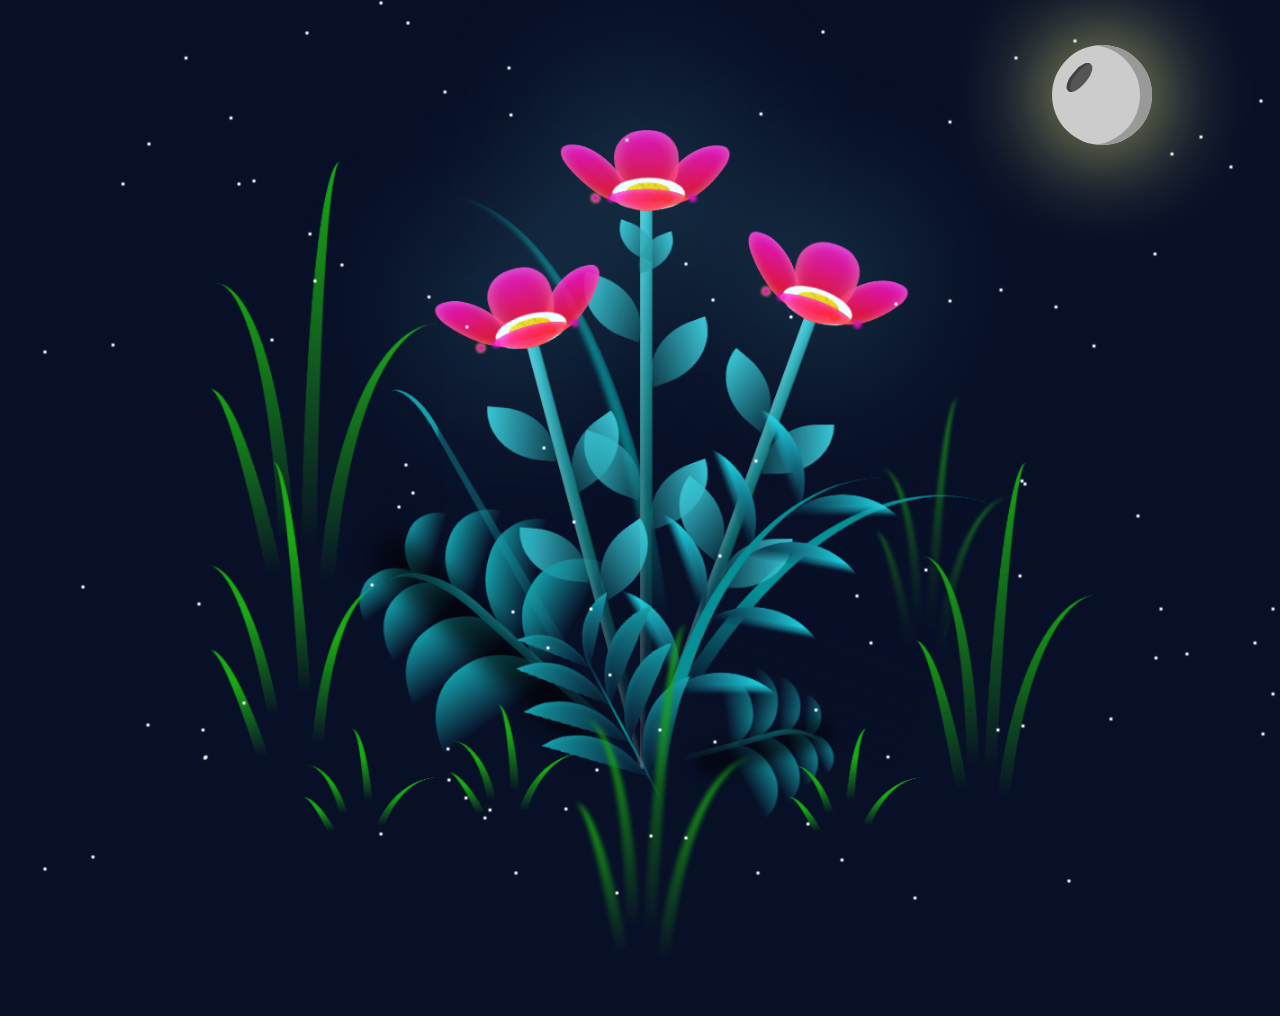
==== flower.html @ 6aafa197 "[update] detalle sv v1" ====
<!DOCTYPE html>
<html lang="es">
<head>
    <meta charset="UTF-8">
    <meta http-equiv="X-UA-Compatible" content="IE=edge">
    <meta name="viewport" content="width=device-width, initial-scale=1.0">
    <link rel="stylesheet" href="style.css">
    <link rel="icon" href="./assets/1828884.ico">

</head>
    
<body class="not-loaded">
  <section class="example2">
    <div id="moon">
    </div>
    <div id="moonFase">
        <div class="crater crater1"></div>
        <div class="crater crater2"></div>
        <div class="crater crater3"></div>
        <div class="crater crater4"></div>
        <div class="crater crater5"></div>
        <div class="crater crater6"></div>
        <div class="crater crater7"></div>
    </div>
</section>

    <div class="night"></div>
    <div class="flowers">
      <div class="flower flower--1">
        <div class="flower__leafs flower__leafs--1">
          <div class="flower__leaf flower__leaf--1"></div>
          <div class="flower__leaf flower__leaf--2"></div>
          <div class="flower__leaf flower__leaf--3"></div>
          <div class="flower__leaf flower__leaf--4"></div>
          <div class="flower__white-circle"></div>
  
          <div class="flower__light flower__light--1"></div>
          <div class="flower__light flower__light--2"></div>
          <div class="flower__light flower__light--3"></div>
          <div class="flower__light flower__light--4"></div>
          <div class="flower__light flower__light--5"></div>
          <div class="flower__light flower__light--6"></div>
          <div class="flower__light flower__light--7"></div>
          <div class="flower__light flower__light--8"></div>
  
        </div>
        <div class="flower__line">
          <div class="flower__line__leaf flower__line__leaf--1"></div>
          <div class="flower__line__leaf flower__line__leaf--2"></div>
          <div class="flower__line__leaf flower__line__leaf--3"></div>
          <div class="flower__line__leaf flower__line__leaf--4"></div>
          <div class="flower__line__leaf flower__line__leaf--5"></div>
          <div class="flower__line__leaf flower__line__leaf--6"></div>
        </div>
      </div>
  
      <div class="flower flower--2">
        <div class="flower__leafs flower__leafs--2">
          <div class="flower__leaf flower__leaf--1"></div>
          <div class="flower__leaf flower__leaf--2"></div>
          <div class="flower__leaf flower__leaf--3"></div>
          <div class="flower__leaf flower__leaf--4"></div>
          <div class="flower__white-circle"></div>
  
          <div class="flower__light flower__light--1"></div>
          <div class="flower__light flower__light--2"></div>
          <div class="flower__light flower__light--3"></div>
          <div class="flower__light flower__light--4"></div>
          <div class="flower__light flower__light--5"></div>
          <div class="flower__light flower__light--6"></div>
          <div class="flower__light flower__light--7"></div>
          <div class="flower__light flower__light--8"></div>
  
        </div>
        <div class="flower__line">
          <div class="flower__line__leaf flower__line__leaf--1"></div>
          <div class="flower__line__leaf flower__line__leaf--2"></div>
          <div class="flower__line__leaf flower__line__leaf--3"></div>
          <div class="flower__line__leaf flower__line__leaf--4"></div>
        </div>
      </div>
  
      <div class="flower flower--3">
        <div class="flower__leafs flower__leafs--3">
          <div class="flower__leaf flower__leaf--1"></div>
          <div class="flower__leaf flower__leaf--2"></div>
          <div class="flower__leaf flower__leaf--3"></div>
          <div class="flower__leaf flower__leaf--4"></div>
          <div class="flower__white-circle"></div>
  
          <div class="flower__light flower__light--1"></div>
          <div class="flower__light flower__light--2"></div>
          <div class="flower__light flower__light--3"></div>
          <div class="flower__light flower__light--4"></div>
          <div class="flower__light flower__light--5"></div>
          <div class="flower__light flower__light--6"></div>
          <div class="flower__light flower__light--7"></div>
          <div class="flower__light flower__light--8"></div>
  
        </div>
        <div class="flower__line">
          <div class="flower__line__leaf flower__line__leaf--1"></div>
          <div class="flower__line__leaf flower__line__leaf--2"></div>
          <div class="flower__line__leaf flower__line__leaf--3"></div>
          <div class="flower__line__leaf flower__line__leaf--4"></div>
        </div>
      </div>
  
      <div class="grow-ans" style="--d:1.2s">
        <div class="flower__g-long">
          <div class="flower__g-long__top"></div>
          <div class="flower__g-long__bottom"></div>
        </div>
      </div>
  
      <div class="growing-grass">
        <div class="flower__grass flower__grass--1">
          <div class="flower__grass--top"></div>
          <div class="flower__grass--bottom"></div>
          <div class="flower__grass__leaf flower__grass__leaf--1"></div>
          <div class="flower__grass__leaf flower__grass__leaf--2"></div>
          <div class="flower__grass__leaf flower__grass__leaf--3"></div>
          <div class="flower__grass__leaf flower__grass__leaf--4"></div>
          <div class="flower__grass__leaf flower__grass__leaf--5"></div>
          <div class="flower__grass__leaf flower__grass__leaf--6"></div>
          <div class="flower__grass__leaf flower__grass__leaf--7"></div>
          <div class="flower__grass__leaf flower__grass__leaf--8"></div>
          <div class="flower__grass__overlay"></div>
        </div>
      </div>
  
      <div class="growing-grass">
        <div class="flower__grass flower__grass--2">
          <div class="flower__grass--top"></div>
          <div class="flower__grass--bottom"></div>
          <div class="flower__grass__leaf flower__grass__leaf--1"></div>
          <div class="flower__grass__leaf flower__grass__leaf--2"></div>
          <div class="flower__grass__leaf flower__grass__leaf--3"></div>
          <div class="flower__grass__leaf flower__grass__leaf--4"></div>
          <div class="flower__grass__leaf flower__grass__leaf--5"></div>
          <div class="flower__grass__leaf flower__grass__leaf--6"></div>
          <div class="flower__grass__leaf flower__grass__leaf--7"></div>
          <div class="flower__grass__leaf flower__grass__leaf--8"></div>
          <div class="flower__grass__overlay"></div>
        </div>
      </div>
  
      <div class="grow-ans" style="--d:2.4s">
        <div class="flower__g-right flower__g-right--1">
          <div class="leaf"></div>
        </div>
      </div>
  
      <div class="grow-ans" style="--d:2.8s">
        <div class="flower__g-right flower__g-right--2">
          <div class="leaf"></div>
        </div>
      </div>
  
      <div class="grow-ans" style="--d:2.8s">
        <div class="flower__g-front">
          <div class="flower__g-front__leaf-wrapper flower__g-front__leaf-wrapper--1">
            <div class="flower__g-front__leaf"></div>
          </div>
          <div class="flower__g-front__leaf-wrapper flower__g-front__leaf-wrapper--2">
            <div class="flower__g-front__leaf"></div>
          </div>
          <div class="flower__g-front__leaf-wrapper flower__g-front__leaf-wrapper--3">
            <div class="flower__g-front__leaf"></div>
          </div>
          <div class="flower__g-front__leaf-wrapper flower__g-front__leaf-wrapper--4">
            <div class="flower__g-front__leaf"></div>
          </div>
          <div class="flower__g-front__leaf-wrapper flower__g-front__leaf-wrapper--5">
            <div class="flower__g-front__leaf"></div>
          </div>
          <div class="flower__g-front__leaf-wrapper flower__g-front__leaf-wrapper--6">
            <div class="flower__g-front__leaf"></div>
          </div>
          <div class="flower__g-front__leaf-wrapper flower__g-front__leaf-wrapper--7">
            <div class="flower__g-front__leaf"></div>
          </div>
          <div class="flower__g-front__leaf-wrapper flower__g-front__leaf-wrapper--8">
            <div class="flower__g-front__leaf"></div>
          </div>
          <div class="flower__g-front__line"></div>
        </div>
      </div>
  
      <div class="grow-ans" style="--d:3.2s">
        <div class="flower__g-fr">
          <div class="leaf"></div>
          <div class="flower__g-fr__leaf flower__g-fr__leaf--1"></div>
          <div class="flower__g-fr__leaf flower__g-fr__leaf--2"></div>
          <div class="flower__g-fr__leaf flower__g-fr__leaf--3"></div>
          <div class="flower__g-fr__leaf flower__g-fr__leaf--4"></div>
          <div class="flower__g-fr__leaf flower__g-fr__leaf--5"></div>
          <div class="flower__g-fr__leaf flower__g-fr__leaf--6"></div>
          <div class="flower__g-fr__leaf flower__g-fr__leaf--7"></div>
          <div class="flower__g-fr__leaf flower__g-fr__leaf--8"></div>
        </div>
      </div>
  
      <div class="long-g long-g--0">
        <div class="grow-ans" style="--d:3s">
          <div class="leaf leaf--0"></div>
        </div>
        <div class="grow-ans" style="--d:2.2s">
          <div class="leaf leaf--1"></div>
        </div>
        <div class="grow-ans" style="--d:3.4s">
          <div class="leaf leaf--2"></div>
        </div>
        <div class="grow-ans" style="--d:3.6s">
          <div class="leaf leaf--3"></div>
        </div>
      </div>
  
      <div class="long-g long-g--1">
        <div class="grow-ans" style="--d:3.6s">
          <div class="leaf leaf--0"></div>
        </div>
        <div class="grow-ans" style="--d:3.8s">
          <div class="leaf leaf--1"></div>
        </div>
        <div class="grow-ans" style="--d:4s">
          <div class="leaf leaf--2"></div>
        </div>
        <div class="grow-ans" style="--d:4.2s">
          <div class="leaf leaf--3"></div>
        </div>
      </div>
  
      <div class="long-g long-g--2">
        <div class="grow-ans" style="--d:4s">
          <div class="leaf leaf--0"></div>
        </div>
        <div class="grow-ans" style="--d:4.2s">
          <div class="leaf leaf--1"></div>
        </div>
        <div class="grow-ans" style="--d:4.4s">
          <div class="leaf leaf--2"></div>
        </div>
        <div class="grow-ans" style="--d:4.6s">
          <div class="leaf leaf--3"></div>
        </div>
      </div>
  
      <div class="long-g long-g--3">
        <div class="grow-ans" style="--d:4s">
          <div class="leaf leaf--0"></div>
        </div>
        <div class="grow-ans" style="--d:4.2s">
          <div class="leaf leaf--1"></div>
        </div>
        <div class="grow-ans" style="--d:3s">
          <div class="leaf leaf--2"></div>
        </div>
        <div class="grow-ans" style="--d:3.6s">
          <div class="leaf leaf--3"></div>
        </div>
      </div>
  
      <div class="long-g long-g--4">
        <div class="grow-ans" style="--d:4s">
          <div class="leaf leaf--0"></div>
        </div>
        <div class="grow-ans" style="--d:4.2s">
          <div class="leaf leaf--1"></div>
        </div>
        <div class="grow-ans" style="--d:3s">
          <div class="leaf leaf--2"></div>
        </div>
        <div class="grow-ans" style="--d:3.6s">
          <div class="leaf leaf--3"></div>
        </div>
      </div>
  
      <div class="long-g long-g--5">
        <div class="grow-ans" style="--d:4s">
          <div class="leaf leaf--0"></div>
        </div>
        <div class="grow-ans" style="--d:4.2s">
          <div class="leaf leaf--1"></div>
        </div>
        <div class="grow-ans" style="--d:3s">
          <div class="leaf leaf--2"></div>
        </div>
        <div class="grow-ans" style="--d:3.6s">
          <div class="leaf leaf--3"></div>
        </div>
      </div>
  
      <div class="long-g long-g--6">
        <div class="grow-ans" style="--d:4.2s">
          <div class="leaf leaf--0"></div>
        </div>
        <div class="grow-ans" style="--d:4.4s">
          <div class="leaf leaf--1"></div>
        </div>
        <div class="grow-ans" style="--d:4.6s">
          <div class="leaf leaf--2"></div>
        </div>
        <div class="grow-ans" style="--d:4.8s">
          <div class="leaf leaf--3"></div>
        </div>
      </div>
  
      <div class="long-g long-g--7">
        <div class="grow-ans" style="--d:3s">
          <div class="leaf leaf--0"></div>
        </div>
        <div class="grow-ans" style="--d:3.2s">
          <div class="leaf leaf--1"></div>
        </div>
        <div class="grow-ans" style="--d:3.5s">
          <div class="leaf leaf--2"></div>
        </div>
        <div class="grow-ans" style="--d:3.6s">
          <div class="leaf leaf--3"></div>
        </div>
      </div>
    </div>
    
    <script src="main.js" type="text/javascript"></script> 
  </body>
</html>
---- style.css ----
*, *::after, *::before {
  padding: 0;
  margin: 0;
  box-sizing: border-box;
}
:root {
  --dark-color: #081027;
}
body {
  display: flex;
  align-items: flex-end;
  justify-content: center;
  min-height: 100vh;
  background-color: var(--dark-color);
  overflow: hidden;
  perspective: 1000px;
  padding: 50px 0px;
}
/* ul {
  position: absolute;
  top: 15%;
  left: 20%;
  display: flex;
}
ul li {
  list-style: none;
  width: 40px;
  height: 40px;
  
  border-radius: 50%;

  animation: animate 2s ease-in-out infinite;
}


@keyframes animate {
  0%,
  20%,
  100% {
    transform: scale(0.2);
  }
  30% {
    transform: scale(0.22);
  }
}

ul li {
  animation-delay: -1.2s;
  background: yellow;
  box-shadow: 0 0 50px yellow;
} */
 
#moon{
  position:absolute;
  top:5%;
  right:10%;
 
  width:100px;
  height:100px;
  border-radius:50%;
  background:#CCC;
  box-shadow:0px 0px 100px #FFFF8C;
  z-index:10;
  animation: moonAnimation 3s infinite;
}

@keyframes moonAnimation { 0% { box-shadow: 0px 0px 100px #FFF; } 50% { box-shadow: 0px 0px 140px #FFF; } 100% { box-shadow: 0px 0px 100px #FFF; } }
#moonFase{
  position:absolute;
  top:5%;
  right:10%;
 
  width:100px;
  height:100px;
  border-radius:50%;
  background: rgba(153,153,153,0);
  box-shadow: inset -12px 0px 0 0px #999;
  z-index:11;
  animation: moonFaseAnimation 600s infinite;
}

.crater{
  position:absolute;
  background:#555;
  box-shadow: inset 3px -2px 0 0px #414043;
  z-index:7;
}

.crater1{
  top:15px;
  left:20px;
  width:15px;
  height:35px;
  border-top-right-radius:50px 100px;
  border-top-left-radius:50px 100px;
  border-bottom-right-radius:50px 100px;
  border-bottom-left-radius:50px 100px;
  transform:rotate(40deg);
} 

.star {
  width: 2px;
  height: 2px;

  border-radius: 2px;
  background: rgba(255,255,255,1);
  box-shadow: 0px 0px 1px 1px rgba(255,255,255,0.6);
  position: absolute;
  z-index: 9;
} 


.night {
  position: fixed;
  left: 50%;
  top: 0;
  transform: translateX(-50%);
  width: 100%;
  height: 100%;
  filter: blur(0.1vmin);
}
.flowers {
  position: relative;
  transform: scale(0.9);
}
.flower {
  position: absolute;
  bottom: 10vmin;
  transform-origin: bottom center;
  z-index: 10;
  --fl-speed: 0.8s;
}
.flower--1 {
  animation: moving-flower-1 4s linear infinite;
}
.flower--1 .flower__line {
  height: 70vmin;
  animation-delay: 0.3s;
}
.flower--1 .flower__line__leaf--1 {
  animation: blooming-leaf-right var(--fl-speed) 1.6s backwards;
}
.flower--1 .flower__line__leaf--2 {
  animation: blooming-leaf-right var(--fl-speed) 1.4s backwards;
}
.flower--1 .flower__line__leaf--3 {
  animation: blooming-leaf-left var(--fl-speed) 1.2s backwards;
}
.flower--1 .flower__line__leaf--4 {
  animation: blooming-leaf-left var(--fl-speed) 1s backwards;
}
.flower--1 .flower__line__leaf--5 {
  animation: blooming-leaf-right var(--fl-speed) 1.8s backwards;
}
.flower--1 .flower__line__leaf--6 {
  animation: blooming-leaf-left var(--fl-speed) 2s backwards;
}
.flower--2 {
  left: 50%;
  transform: rotate(20deg);
  animation: moving-flower-2 4s linear infinite;
}
.flower--2 .flower__line {
  height: 60vmin;
  animation-delay: 0.6s;
}
.flower--2 .flower__line__leaf--1 {
  animation: blooming-leaf-right var(--fl-speed) 1.9s backwards;
}
.flower--2 .flower__line__leaf--2 {
  animation: blooming-leaf-right var(--fl-speed) 1.7s backwards;
}
.flower--2 .flower__line__leaf--3 {
  animation: blooming-leaf-left var(--fl-speed) 1.5s backwards;
}
.flower--2 .flower__line__leaf--4 {
  animation: blooming-leaf-left var(--fl-speed) 1.3s backwards;
}
.flower--3 {
  left: 50%;
  transform: rotate(-15deg);
  animation: moving-flower-3 4s linear infinite;
}
.flower--3 .flower__line {
  animation-delay: 0.9s;
}
.flower--3 .flower__line__leaf--1 {
  animation: blooming-leaf-right var(--fl-speed) 2.5s backwards;
}
.flower--3 .flower__line__leaf--2 {
  animation: blooming-leaf-right var(--fl-speed) 2.3s backwards;
}
.flower--3 .flower__line__leaf--3 {
  animation: blooming-leaf-left var(--fl-speed) 2.1s backwards;
}
.flower--3 .flower__line__leaf--4 {
  animation: blooming-leaf-left var(--fl-speed) 1.9s backwards;
}
.flower__leafs {
  position: relative;
  animation: blooming-flower 2s backwards;
}
.flower__leafs--1 {
  animation-delay: 1.1s;
}
.flower__leafs--2 {
  animation-delay: 1.1s;
}
.flower__leafs--3 {
  animation-delay: 1.1s;
}
.flower__leafs::after {
  content: "";
  position: absolute;
  left: 0;
  top: 0;
  transform: translate(-50%, -100%);
  width: 8vmin;
  height: 8vmin;
  background-color: #6bf0ff;
  filter: blur(10vmin);
}
.flower__leaf {
  position: absolute;
  bottom: 0;
  left: 50%;
  width: 8vmin;
  height: 11vmin;
  border-radius: 51% 49% 47% 53% / 44% 45% 55% 69%;
  background-color: #ffa7c9;
  background-image: linear-gradient(to top, #ff0000, #ff00d4);
  transform-origin: bottom center;
  opacity: 0.9;
  box-shadow: inset 0 0 2vmin rgba(255, 255, 255, 0.5);
}
.flower__leaf--1 {
  transform: translate(-10%, 1%) rotateY(40deg) rotateX(-50deg);
}
.flower__leaf--2 {
  transform: translate(-50%, -4%) rotateX(40deg);
}
.flower__leaf--3 {
  transform: translate(-90%, 0%) rotateY(45deg) rotateX(50deg);
}
.flower__leaf--4 {
  width: 8vmin;
  height: 8vmin;
  transform-origin: bottom left;
  border-radius: 4vmin 10vmin 4vmin 4vmin;
  transform: translate(0%, 18%) rotateX(70deg) rotate(-43deg);
  background-image: linear-gradient(to top, #ff0000, #ff00d4);
  z-index: 1;
  opacity: 0.8;
}
.flower__white-circle {
  position: absolute;
  left: -3.5vmin;
  top: -3vmin;
  width: 9vmin;
  height: 4vmin;
  border-radius: 50%;
  background-color: #fff;
}
.flower__white-circle::after {
  content: "";
  position: absolute;
  left: 50%;
  top: 45%;
  transform: translate(-50%, -50%);
  width: 60%;
  height: 60%;
  border-radius: inherit;
  background-image: repeating-linear-gradient(300deg, rgba(0, 0, 0, 0.03) 0px, rgba(0, 0, 0, 0.03) 1px, transparent 1px, transparent 12px), repeating-linear-gradient(45deg, rgba(0, 0, 0, 0.03) 0px, rgba(0, 0, 0, 0.03) 1px, transparent 1px, transparent 12px), repeating-linear-gradient(67.5deg, rgba(0, 0, 0, 0.03) 0px, rgba(0, 0, 0, 0.03) 1px, transparent 1px, transparent 12px), repeating-linear-gradient(135deg, rgba(0, 0, 0, 0.03) 0px, rgba(0, 0, 0, 0.03) 1px, transparent 1px, transparent 12px), repeating-linear-gradient(45deg, rgba(0, 0, 0, 0.03) 0px, rgba(0, 0, 0, 0.03) 1px, transparent 1px, transparent 12px), repeating-linear-gradient(112.5deg, rgba(0, 0, 0, 0.03) 0px, rgba(0, 0, 0, 0.03) 1px, transparent 1px, transparent 12px), repeating-linear-gradient(112.5deg, rgba(0, 0, 0, 0.03) 0px, rgba(0, 0, 0, 0.03) 1px, transparent 1px, transparent 12px), repeating-linear-gradient(45deg, rgba(0, 0, 0, 0.03) 0px, rgba(0, 0, 0, 0.03) 1px, transparent 1px, transparent 12px), repeating-linear-gradient(22.5deg, rgba(0, 0, 0, 0.03) 0px, rgba(0, 0, 0, 0.03) 1px, transparent 1px, transparent 12px), repeating-linear-gradient(45deg, rgba(0, 0, 0, 0.03) 0px, rgba(0, 0, 0, 0.03) 1px, transparent 1px, transparent 12px), repeating-linear-gradient(22.5deg, rgba(0, 0, 0, 0.03) 0px, rgba(0, 0, 0, 0.03) 1px, transparent 1px, transparent 12px), repeating-linear-gradient(135deg, rgba(0, 0, 0, 0.03) 0px, rgba(0, 0, 0, 0.03) 1px, transparent 1px, transparent 12px), repeating-linear-gradient(157.5deg, rgba(0, 0, 0, 0.03) 0px, rgba(0, 0, 0, 0.03) 1px, transparent 1px, transparent 12px), repeating-linear-gradient(67.5deg, rgba(0, 0, 0, 0.03) 0px, rgba(0, 0, 0, 0.03) 1px, transparent 1px, transparent 12px), repeating-linear-gradient(67.5deg, rgba(0, 0, 0, 0.03) 0px, rgba(0, 0, 0, 0.03) 1px, transparent 1px, transparent 12px), linear-gradient(90deg, #ffeb12, #ffce00);
}
.flower__line {
  height: 55vmin;
  width: 1.5vmin;
  background-image: linear-gradient(to left, rgba(0, 0, 0, 0.2), transparent, rgba(255, 255, 255, 0.2)), linear-gradient(to top, transparent 10%, #14757a, #39c6d6);
  box-shadow: inset 0 0 2px rgba(0, 0, 0, 0.5);
  animation: grow-flower-tree 4s backwards;
}
.flower__line__leaf {
  --w: 7vmin;
  --h: calc(var(--w) + 2vmin);
  position: absolute;
  top: 20%;
  left: 90%;
  width: var(--w);
  height: var(--h);
  border-top-right-radius: var(--h);
  border-bottom-left-radius: var(--h);
  background-image: linear-gradient(to top, rgba(20, 117, 122, 0.4), #39c6d6);
}
.flower__line__leaf--1 {
  transform: rotate(70deg) rotateY(30deg);
}
.flower__line__leaf--2 {
  top: 45%;
  transform: rotate(70deg) rotateY(30deg);
}
.flower__line__leaf--3, .flower__line__leaf--4, .flower__line__leaf--6 {
  border-top-right-radius: 0;
  border-bottom-left-radius: 0;
  border-top-left-radius: var(--h);
  border-bottom-right-radius: var(--h);
  left: -460%;
  top: 12%;
  transform: rotate(-70deg) rotateY(30deg);
}
.flower__line__leaf--4 {
  top: 40%;
}
.flower__line__leaf--5 {
  top: 0;
  transform-origin: left;
  transform: rotate(70deg) rotateY(30deg) scale(0.6);
}
.flower__line__leaf--6 {
  top: -2%;
  left: -450%;
  transform-origin: right;
  transform: rotate(-70deg) rotateY(30deg) scale(0.6);
}
.flower__light {
  position: absolute;
  bottom: 0vmin;
  width: 1vmin;
  height: 1vmin;
  background-color: #fffb00;
  border-radius: 50%;
  filter: blur(0.2vmin);
  animation: light-ans 4s linear infinite backwards;
}
.flower__light:nth-child(odd) {
  background-color: #df00ae;
}
.flower__light--1 {
  left: -2vmin;
  animation-delay: 1s;
}
.flower__light--2 {
  left: 3vmin;
  animation-delay: 0.5s;
}
.flower__light--3 {
  left: -6vmin;
  animation-delay: 0.3s;
}
.flower__light--4 {
  left: 6vmin;
  animation-delay: 0.9s;
}
.flower__light--5 {
  left: -1vmin;
  animation-delay: 1.5s;
}
.flower__light--6 {
  left: -4vmin;
  animation-delay: 3s;
}
.flower__light--7 {
  left: 3vmin;
  animation-delay: 2s;
}
.flower__light--8 {
  left: -6vmin;
  animation-delay: 3.5s;
}
.flower__grass {
  --c: #159faa;
  --line-w: 1.5vmin;
  position: absolute;
  bottom: 12vmin;
  left: -7vmin;
  display: flex;
  flex-direction: column;
  align-items: flex-end;
  z-index: 20;
  transform-origin: bottom center;
  transform: rotate(-48deg) rotateY(40deg);
}
.flower__grass--1 {
  animation: moving-grass 2s linear infinite;
}
.flower__grass--2 {
  left: 2vmin;
  bottom: 10vmin;
  transform: scale(0.5) rotate(75deg) rotateX(10deg) rotateY(-200deg);
  opacity: 0.8;
  z-index: 0;
  animation: moving-grass--2 1.5s linear infinite;
}
.flower__grass--top {
  width: 7vmin;
  height: 10vmin;
  border-top-right-radius: 100%;
  border-right: var(--line-w) solid var(--c);
  transform-origin: bottom center;
  transform: rotate(-2deg);
}
.flower__grass--bottom {
  margin-top: -2px;
  width: var(--line-w);
  height: 25vmin;
  background-image: linear-gradient(to top, transparent, var(--c));
}
.flower__grass__leaf {
  --size: 10vmin;
  position: absolute;
  width: calc(var(--size) * 2.1);
  height: var(--size);
  border-top-left-radius: var(--size);
  border-top-right-radius: var(--size);
  background-image: linear-gradient(to top, transparent, transparent 30%, var(--c));
  z-index: 100;
}
.flower__grass__leaf--1 {
  top: -6%;
  left: 30%;
  --size: 6vmin;
  transform: rotate(-20deg);
  animation: growing-grass-ans--1 2s 2.6s backwards;
}
@keyframes growing-grass-ans--1 {
  0% {
    transform-origin: bottom left;
    transform: rotate(-20deg) scale(0);
  }
}
.flower__grass__leaf--2 {
  top: -5%;
  left: -110%;
  --size: 6vmin;
  transform: rotate(10deg);
  animation: growing-grass-ans--2 2s 2.4s linear backwards;
}
@keyframes growing-grass-ans--2 {
  0% {
    transform-origin: bottom right;
    transform: rotate(10deg) scale(0);
  }
}
.flower__grass__leaf--3 {
  top: 5%;
  left: 60%;
  --size: 8vmin;
  transform: rotate(-18deg) rotateX(-20deg);
  animation: growing-grass-ans--3 2s 2.2s linear backwards;
}
@keyframes growing-grass-ans--3 {
  0% {
    transform-origin: bottom left;
    transform: rotate(-18deg) rotateX(-20deg) scale(0);
  }
}
.flower__grass__leaf--4 {
  top: 6%;
  left: -135%;
  --size: 8vmin;
  transform: rotate(2deg);
  animation: growing-grass-ans--4 2s 2s linear backwards;
}
@keyframes growing-grass-ans--4 {
  0% {
    transform-origin: bottom right;
    transform: rotate(2deg) scale(0);
  }
}
.flower__grass__leaf--5 {
  top: 20%;
  left: 60%;
  --size: 10vmin;
  transform: rotate(-24deg) rotateX(-20deg);
  animation: growing-grass-ans--5 2s 1.8s linear backwards;
}
@keyframes growing-grass-ans--5 {
  0% {
    transform-origin: bottom left;
    transform: rotate(-24deg) rotateX(-20deg) scale(0);
  }
}
.flower__grass__leaf--6 {
  top: 22%;
  left: -180%;
  --size: 10vmin;
  transform: rotate(10deg);
  animation: growing-grass-ans--6 2s 1.6s linear backwards;
}
@keyframes growing-grass-ans--6 {
  0% {
    transform-origin: bottom right;
    transform: rotate(10deg) scale(0);
  }
}
.flower__grass__leaf--7 {
  top: 39%;
  left: 70%;
  --size: 10vmin;
  transform: rotate(-10deg);
  animation: growing-grass-ans--7 2s 1.4s linear backwards;
}
@keyframes growing-grass-ans--7 {
  0% {
    transform-origin: bottom left;
    transform: rotate(-10deg) scale(0);
  }
}
.flower__grass__leaf--8 {
  top: 40%;
  left: -215%;
  --size: 11vmin;
  transform: rotate(10deg);
  animation: growing-grass-ans--8 2s 1.2s linear backwards;
}
@keyframes growing-grass-ans--8 {
  0% {
    transform-origin: bottom right;
    transform: rotate(10deg) scale(0);
  }
}
.flower__grass__overlay {
  position: absolute;
  top: -10%;
  right: 0%;
  width: 100%;
  height: 100%;
  background-color: rgba(0, 0, 0, 0.6);
  filter: blur(1.5vmin);
  z-index: 100;
}
.flower__g-long {
  --w: 2vmin;
  --h: 6vmin;
  --c: #159faa;
  position: absolute;
  bottom: 10vmin;
  left: -3vmin;
  transform-origin: bottom center;
  transform: rotate(-30deg) rotateY(-20deg);
  display: flex;
  flex-direction: column;
  align-items: flex-end;
  animation: flower-g-long-ans 3s linear infinite;
}
@keyframes flower-g-long-ans {
  0%, 100% {
    transform: rotate(-30deg) rotateY(-20deg);
  }
  50% {
    transform: rotate(-32deg) rotateY(-20deg);
  }
}
.flower__g-long__top {
  top: calc(var(--h) * -1);
  width: calc(var(--w) + 1vmin);
  height: var(--h);
  border-top-right-radius: 100%;
  border-right: 0.7vmin solid var(--c);
  transform: translate(-0.7vmin, 1vmin);
}
.flower__g-long__bottom {
  width: var(--w);
  height: 50vmin;
  transform-origin: bottom center;
  background-image: linear-gradient(to top, transparent 30%, var(--c));
  box-shadow: inset 0 0 2px rgba(0, 0, 0, 0.5);
  clip-path: polygon(35% 0, 65% 1%, 100% 100%, 0% 100%);
}
.flower__g-right {
  position: absolute;
  bottom: 6vmin;
  left: -2vmin;
  transform-origin: bottom left;
  transform: rotate(20deg);
}
.flower__g-right .leaf {
  width: 30vmin;
  height: 50vmin;
  border-top-left-radius: 100%;
  border-left: 2vmin solid #079097;
  background-image: linear-gradient(to bottom, transparent, var(--dark-color) 60%);
  -webkit-mask-image: linear-gradient(to top, transparent 30%, #079097 60%);
}
.flower__g-right--1 {
  animation: flower-g-right-ans 2.5s linear infinite;
}
.flower__g-right--2 {
  left: 5vmin;
  transform: rotateY(-180deg);
  animation: flower-g-right-ans--2 3s linear infinite;
}
.flower__g-right--2 .leaf {
  height: 75vmin;
  filter: blur(0.3vmin);
  opacity: 0.8;
}
@keyframes flower-g-right-ans {
  0%, 100% {
    transform: rotate(20deg);
  }
  50% {
    transform: rotate(24deg) rotateX(-20deg);
  }
}
@keyframes flower-g-right-ans--2 {
  0%, 100% {
    transform: rotateY(-180deg) rotate(0deg) rotateX(-20deg);
  }
  50% {
    transform: rotateY(-180deg) rotate(6deg) rotateX(-20deg);
  }
}
.flower__g-front {
  position: absolute;
  bottom: 6vmin;
  left: 2.5vmin;
  z-index: 100;
  transform-origin: bottom center;
  transform: rotate(-28deg) rotateY(30deg) scale(1.04);
  animation: flower__g-front-ans 2s linear infinite;
}
@keyframes flower__g-front-ans {
  0%, 100% {
    transform: rotate(-28deg) rotateY(30deg) scale(1.04);
  }
  50% {
    transform: rotate(-35deg) rotateY(40deg) scale(1.04);
  }
}
.flower__g-front__line {
  width: 0.3vmin;
  height: 20vmin;
  background-image: linear-gradient(to top, transparent, #079097, transparent 100%);
  position: relative;
}
.flower__g-front__leaf-wrapper {
  position: absolute;
  top: 0;
  left: 0;
  transform-origin: bottom left;
  transform: rotate(10deg);
}
.flower__g-front__leaf-wrapper:nth-child(even) {
  left: 0vmin;
  transform: rotateY(-180deg) rotate(5deg);
  animation: flower__g-front__leaf-left-ans 1s ease-in backwards;
}
.flower__g-front__leaf-wrapper:nth-child(odd) {
  animation: flower__g-front__leaf-ans 1s ease-in backwards;
}
.flower__g-front__leaf-wrapper--1 {
  top: -8vmin;
  transform: scale(0.7);
  animation: flower__g-front__leaf-ans 1s 5.5s ease-in backwards !important;
}
.flower__g-front__leaf-wrapper--2 {
  top: -8vmin;
  transform: rotateY(-180deg) scale(0.7) !important;
  animation: flower__g-front__leaf-left-ans-2 1s 4.6s ease-in backwards !important;
}
.flower__g-front__leaf-wrapper--3 {
  top: -3vmin;
  animation: flower__g-front__leaf-ans 1s 4.6s ease-in backwards;
}
.flower__g-front__leaf-wrapper--4 {
  top: -3vmin;
  transform: rotateY(-180deg) scale(0.9) !important;
  animation: flower__g-front__leaf-left-ans-2 1s 4.6s ease-in backwards !important;
}
@keyframes flower__g-front__leaf-left-ans-2 {
  0% {
    transform: rotateY(-180deg) scale(0);
  }
}
.flower__g-front__leaf-wrapper--5, .flower__g-front__leaf-wrapper--6 {
  top: 2vmin;
}
.flower__g-front__leaf-wrapper--7, .flower__g-front__leaf-wrapper--8 {
  top: 6.5vmin;
}
.flower__g-front__leaf-wrapper--2 {
  animation-delay: 5.2s !important;
}
.flower__g-front__leaf-wrapper--3 {
  animation-delay: 4.9s !important;
}
.flower__g-front__leaf-wrapper--5 {
  animation-delay: 4.3s !important;
}
.flower__g-front__leaf-wrapper--6 {
  animation-delay: 4.1s !important;
}
.flower__g-front__leaf-wrapper--7 {
  animation-delay: 3.8s !important;
}
.flower__g-front__leaf-wrapper--8 {
  animation-delay: 3.5s !important;
}
@keyframes flower__g-front__leaf-ans {
  0% {
    transform: rotate(10deg) scale(0);
  }
}
@keyframes flower__g-front__leaf-left-ans {
  0% {
    transform: rotateY(-180deg) rotate(5deg) scale(0);
  }
}
.flower__g-front__leaf {
  width: 10vmin;
  height: 10vmin;
  border-radius: 100% 0% 0% 100% / 100% 100% 0% 0%;
  box-shadow: inset 0 2px 1vmin rgba(44, 238, 252, 0.2);
  background-image: linear-gradient(to bottom left, transparent, var(--dark-color)), linear-gradient(to bottom right, #159faa 50%, transparent 50%, transparent);
  -webkit-mask-image: linear-gradient(to bottom right, #159faa 50%, transparent 50%, transparent);
  mask-image: linear-gradient(to bottom right, #159faa 50%, transparent 50%, transparent);
}
.flower__g-fr {
  position: absolute;
  bottom: -4vmin;
  left: vmin;
  transform-origin: bottom left;
  z-index: 10;
  animation: flower__g-fr-ans 2s linear infinite;
}
@keyframes flower__g-fr-ans {
  0%, 100% {
    transform: rotate(2deg);
  }
  50% {
    transform: rotate(4deg);
  }
}
.flower__g-fr .leaf {
  width: 30vmin;
  height: 50vmin;
  border-top-left-radius: 100%;
  border-left: 2vmin solid #079097;
  -webkit-mask-image: linear-gradient(to top, transparent 25%, #079097 50%);
  position: relative;
  z-index: 1;
}
.flower__g-fr__leaf {
  position: absolute;
  top: 0;
  left: 0;
  width: 10vmin;
  height: 10vmin;
  border-radius: 100% 0% 0% 100% / 100% 100% 0% 0%;
  box-shadow: inset 0 2px 1vmin rgba(44, 238, 252, 0.2);
  background-image: linear-gradient(to bottom left, transparent, var(--dark-color) 98%), linear-gradient(to bottom right, #23f0ff 45%, transparent 50%, transparent);
  -webkit-mask-image: linear-gradient(135deg, #159faa 40%, transparent 50%, transparent);
}
.flower__g-fr__leaf--1 {
  left: 20vmin;
  transform: rotate(45deg);
  animation: flower__g-fr-leaft-ans-1 0.5s 5.2s linear backwards;
}
@keyframes flower__g-fr-leaft-ans-1 {
  0% {
    transform-origin: left;
    transform: rotate(45deg) scale(0);
  }
}
.flower__g-fr__leaf--2 {
  left: 12vmin;
  top: -7vmin;
  transform: rotate(25deg) rotateY(-180deg);
  animation: flower__g-fr-leaft-ans-6 0.5s 5s linear backwards;
}
.flower__g-fr__leaf--3 {
  left: 15vmin;
  top: 6vmin;
  transform: rotate(55deg);
  animation: flower__g-fr-leaft-ans-5 0.5s 4.8s linear backwards;
}
.flower__g-fr__leaf--4 {
  left: 6vmin;
  top: -2vmin;
  transform: rotate(25deg) rotateY(-180deg);
  animation: flower__g-fr-leaft-ans-6 0.5s 4.6s linear backwards;
}
.flower__g-fr__leaf--5 {
  left: 10vmin;
  top: 14vmin;
  transform: rotate(55deg);
  animation: flower__g-fr-leaft-ans-5 0.5s 4.4s linear backwards;
}
@keyframes flower__g-fr-leaft-ans-5 {
  0% {
    transform-origin: left;
    transform: rotate(55deg) scale(0);
  }
}
.flower__g-fr__leaf--6 {
  left: 0vmin;
  top: 6vmin;
  transform: rotate(25deg) rotateY(-180deg);
  animation: flower__g-fr-leaft-ans-6 0.5s 4.2s linear backwards;
}
@keyframes flower__g-fr-leaft-ans-6 {
  0% {
    transform-origin: right;
    transform: rotate(25deg) rotateY(-180deg) scale(0);
  }
}
.flower__g-fr__leaf--7 {
  left: 5vmin;
  top: 22vmin;
  transform: rotate(45deg);
  animation: flower__g-fr-leaft-ans-7 0.5s 4s linear backwards;
}
@keyframes flower__g-fr-leaft-ans-7 {
  0% {
    transform-origin: left;
    transform: rotate(45deg) scale(0);
  }
}
.flower__g-fr__leaf--8 {
  left: -4vmin;
  top: 15vmin;
  transform: rotate(15deg) rotateY(-180deg);
  animation: flower__g-fr-leaft-ans-8 0.5s 3.8s linear backwards;
}
@keyframes flower__g-fr-leaft-ans-8 {
  0% {
    transform-origin: right;
    transform: rotate(15deg) rotateY(-180deg) scale(0);
  }
}
.long-g {
  position: absolute;
  bottom: 25vmin;
  left: -42vmin;
  transform-origin: bottom left;
}
.long-g--1 {
  bottom: 0vmin;
  transform: scale(0.8) rotate(-5deg);
}
.long-g--1 .leaf {
  -webkit-mask-image: linear-gradient(to top, transparent 40%, #079097 80%) !important;
}
.long-g--1 .leaf--1 {
  --w: 5vmin;
  --h: 60vmin;
  left: -2vmin;
  transform: rotate(3deg) rotateY(-180deg);
}
.long-g--2, .long-g--3 {
  bottom: -3vmin;
  left: -35vmin;
  transform-origin: center;
  transform: scale(0.6) rotateX(60deg);
}
.long-g--2 .leaf, .long-g--3 .leaf {
  -webkit-mask-image: linear-gradient(to top, transparent 50%, #079097 80%) !important;
}
.long-g--2 .leaf--1, .long-g--3 .leaf--1 {
  left: -1vmin;
  transform: rotateY(-180deg);
}
.long-g--3 {
  left: -17vmin;
  bottom: 0vmin;
}
.long-g--3 .leaf {
  -webkit-mask-image: linear-gradient(to top, transparent 40%, #079097 80%) !important;
}
.long-g--4 {
  left: 25vmin;
  bottom: -3vmin;
  transform-origin: center;
  transform: scale(0.6) rotateX(60deg);
}
.long-g--4 .leaf {
  -webkit-mask-image: linear-gradient(to top, transparent 50%, #079097 80%) !important;
}
.long-g--5 {
  left: 42vmin;
  bottom: 0vmin;
  transform: scale(0.8) rotate(2deg);
}
.long-g--6 {
  left: 0vmin;
  bottom: -20vmin;
  z-index: 100;
  filter: blur(0.3vmin);
  transform: scale(0.8) rotate(2deg);
}
.long-g--7 {
  left: 35vmin;
  bottom: 20vmin;
  z-index: -1;
  filter: blur(0.3vmin);
  transform: scale(0.6) rotate(2deg);
  opacity: 0.7;
}
.long-g .leaf {
  --w: 15vmin;
  --h: 40vmin;
  --c: #1aaa15;
  position: absolute;
  bottom: 0;
  width: var(--w);
  height: var(--h);
  border-top-left-radius: 100%;
  border-left: 2vmin solid var(--c);
  -webkit-mask-image: linear-gradient(to top, transparent 20%, var(--dark-color));
  transform-origin: bottom center;
}
.long-g .leaf--0 {
  left: 2vmin;
  animation: leaf-ans-1 4s linear infinite;
}
.long-g .leaf--1 {
  --w: 5vmin;
  --h: 60vmin;
  animation: leaf-ans-1 4s linear infinite;
}
.long-g .leaf--2 {
  --w: 10vmin;
  --h: 40vmin;
  left: -0.5vmin;
  bottom: 5vmin;
  transform-origin: bottom left;
  transform: rotateY(-180deg);
  animation: leaf-ans-2 3s linear infinite;
}
.long-g .leaf--3 {
  --w: 5vmin;
  --h: 30vmin;
  left: -1vmin;
  bottom: 3.2vmin;
  transform-origin: bottom left;
  transform: rotate(-10deg) rotateY(-180deg);
  animation: leaf-ans-3 3s linear infinite;
}
@keyframes leaf-ans-1 {
  0%, 100% {
    transform: rotate(-5deg) scale(1);
  }
  50% {
    transform: rotate(5deg) scale(1.1);
  }
}
@keyframes leaf-ans-2 {
  0%, 100% {
    transform: rotateY(-180deg) rotate(5deg);
  }
  50% {
    transform: rotateY(-180deg) rotate(0deg) scale(1.1);
  }
}
@keyframes leaf-ans-3 {
  0%, 100% {
    transform: rotate(-10deg) rotateY(-180deg);
  }
  50% {
    transform: rotate(-20deg) rotateY(-180deg);
  }
}
.grow-ans {
  animation: grow-ans 2s var(--d) backwards;
}
@keyframes grow-ans {
  0% {
    transform: scale(0);
    opacity: 0;
  }
}
@keyframes light-ans {
  0% {
    opacity: 0;
    transform: translateY(0vmin);
  }
  25% {
    opacity: 1;
    transform: translateY(-5vmin) translateX(-2vmin);
  }
  50% {
    opacity: 1;
    transform: translateY(-15vmin) translateX(2vmin);
    filter: blur(0.2vmin);
  }
  75% {
    transform: translateY(-20vmin) translateX(-2vmin);
    filter: blur(0.2vmin);
  }
  100% {
    transform: translateY(-30vmin);
    opacity: 0;
    filter: blur(1vmin);
  }
}
@keyframes moving-flower-1 {
  0%, 100% {
    transform: rotate(2deg);
  }
  50% {
    transform: rotate(-2deg);
  }
}
@keyframes moving-flower-2 {
  0%, 100% {
    transform: rotate(18deg);
  }
  50% {
    transform: rotate(14deg);
  }
}
@keyframes moving-flower-3 {
  0%, 100% {
    transform: rotate(-18deg);
  }
  50% {
    transform: rotate(-20deg) rotateY(-10deg);
  }
}
@keyframes blooming-leaf-right {
  0% {
    transform-origin: left;
    transform: rotate(70deg) rotateY(30deg) scale(0);
  }
}
@keyframes blooming-leaf-left {
  0% {
    transform-origin: right;
    transform: rotate(-70deg) rotateY(30deg) scale(0);
  }
}
@keyframes grow-flower-tree {
  0% {
    height: 0;
    border-radius: 1vmin;
  }
}
@keyframes blooming-flower {
  0% {
    transform: scale(0);
  }
}
@keyframes moving-grass {
  0%, 100% {
    transform: rotate(-48deg) rotateY(40deg);
  }
  50% {
    transform: rotate(-50deg) rotateY(40deg);
  }
}
@keyframes moving-grass--2 {
  0%, 100% {
    transform: scale(0.5) rotate(75deg) rotateX(10deg) rotateY(-200deg);
  }
  50% {
    transform: scale(0.5) rotate(79deg) rotateX(10deg) rotateY(-200deg);
  }
}
.growing-grass {
  animation: growing-grass-ans 1s 2s backwards;
}
@keyframes growing-grass-ans {
  0% {
    transform: scale(0);
  }
}
.not-loaded * {
  animation-play-state: paused !important;
}
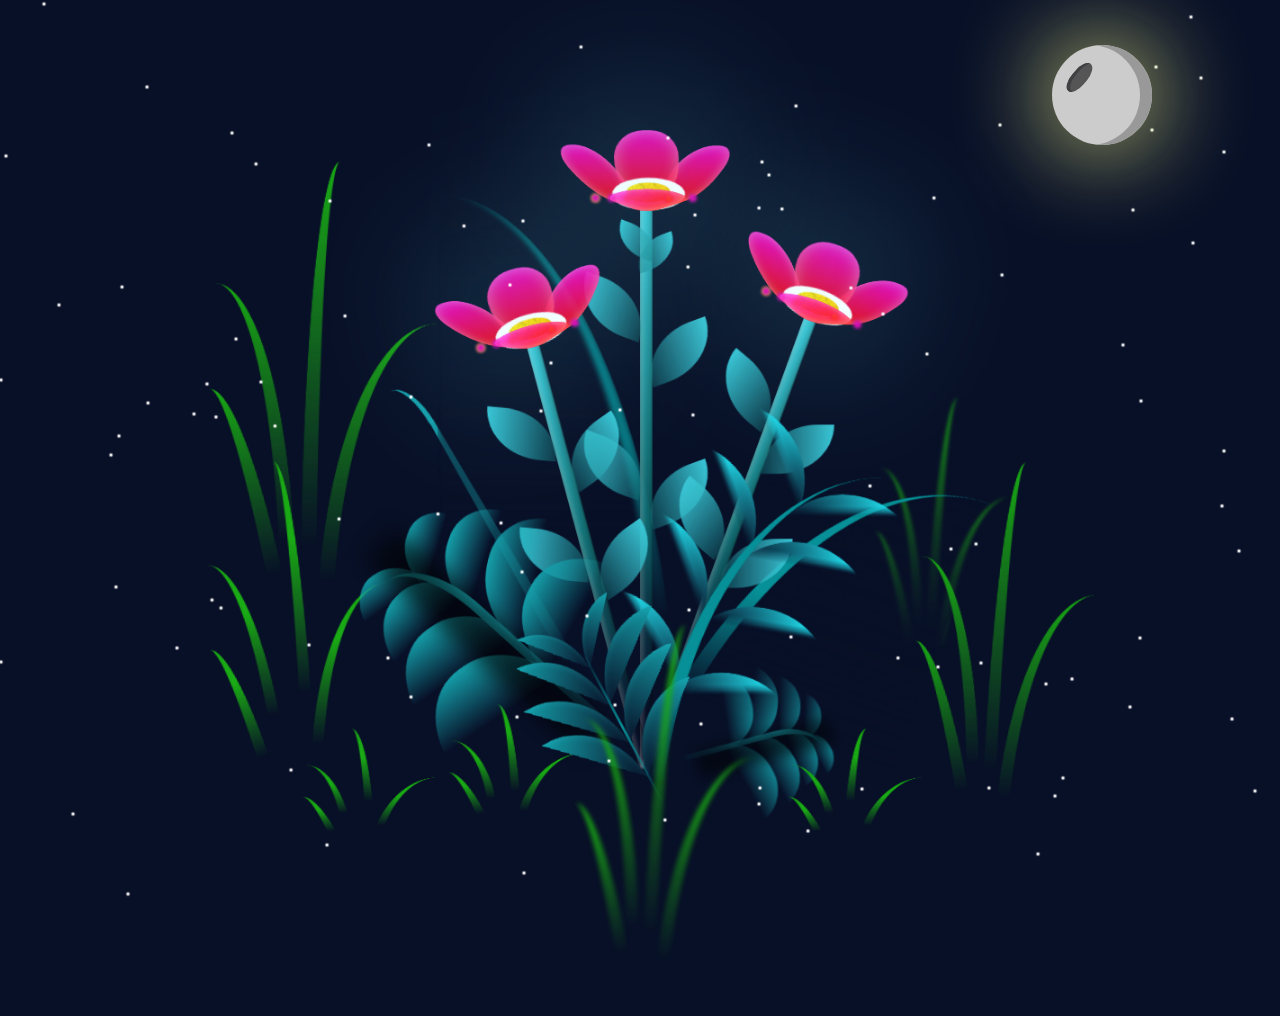
==== commit 5881509b: "[update] detalle sv v3" ====
--- a/flower.html
+++ b/flower.html
@@ -10,6 +10,7 @@
 </head>
     
 <body class="not-loaded">
+  <audio src="assets/hxh.mp3" autoplay="true"></audio>
   <section class="example2">
     <div id="moon">
     </div>
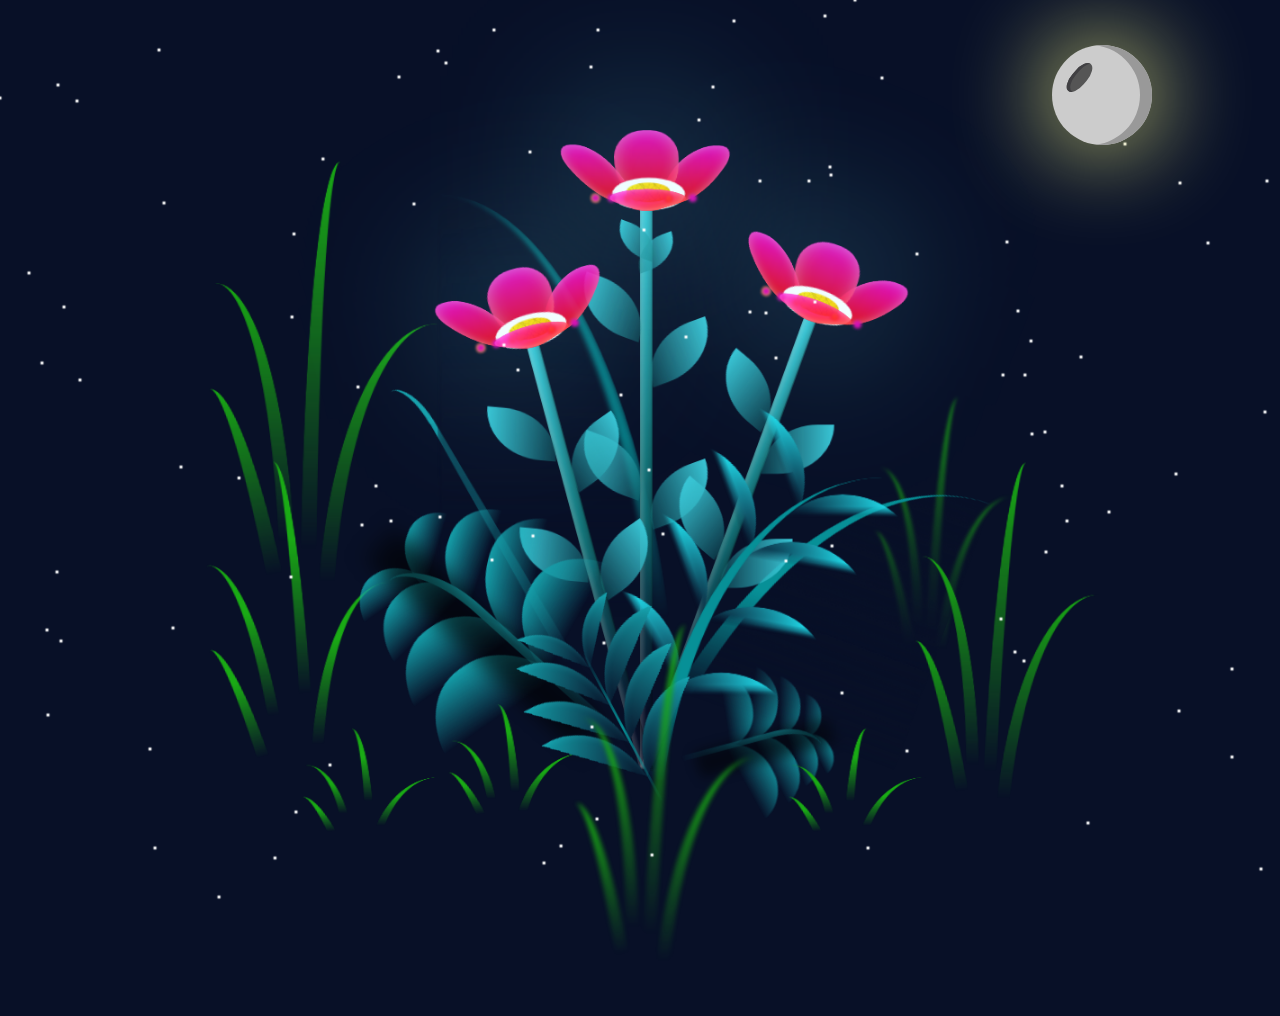
==== commit 54461825: "[update] detalle sv v4" ====
--- a/flower.html
+++ b/flower.html
@@ -10,7 +10,9 @@
 </head>
     
 <body class="not-loaded">
-  <audio src="assets/hxh.mp3" autoplay="true"></audio>
+  	
+<iframe src="silence.mp3" hidden></iframe>
+  <audio src="assets/hxh.mp3" autoplay="true" loop  ></audio>
   <section class="example2">
     <div id="moon">
     </div>
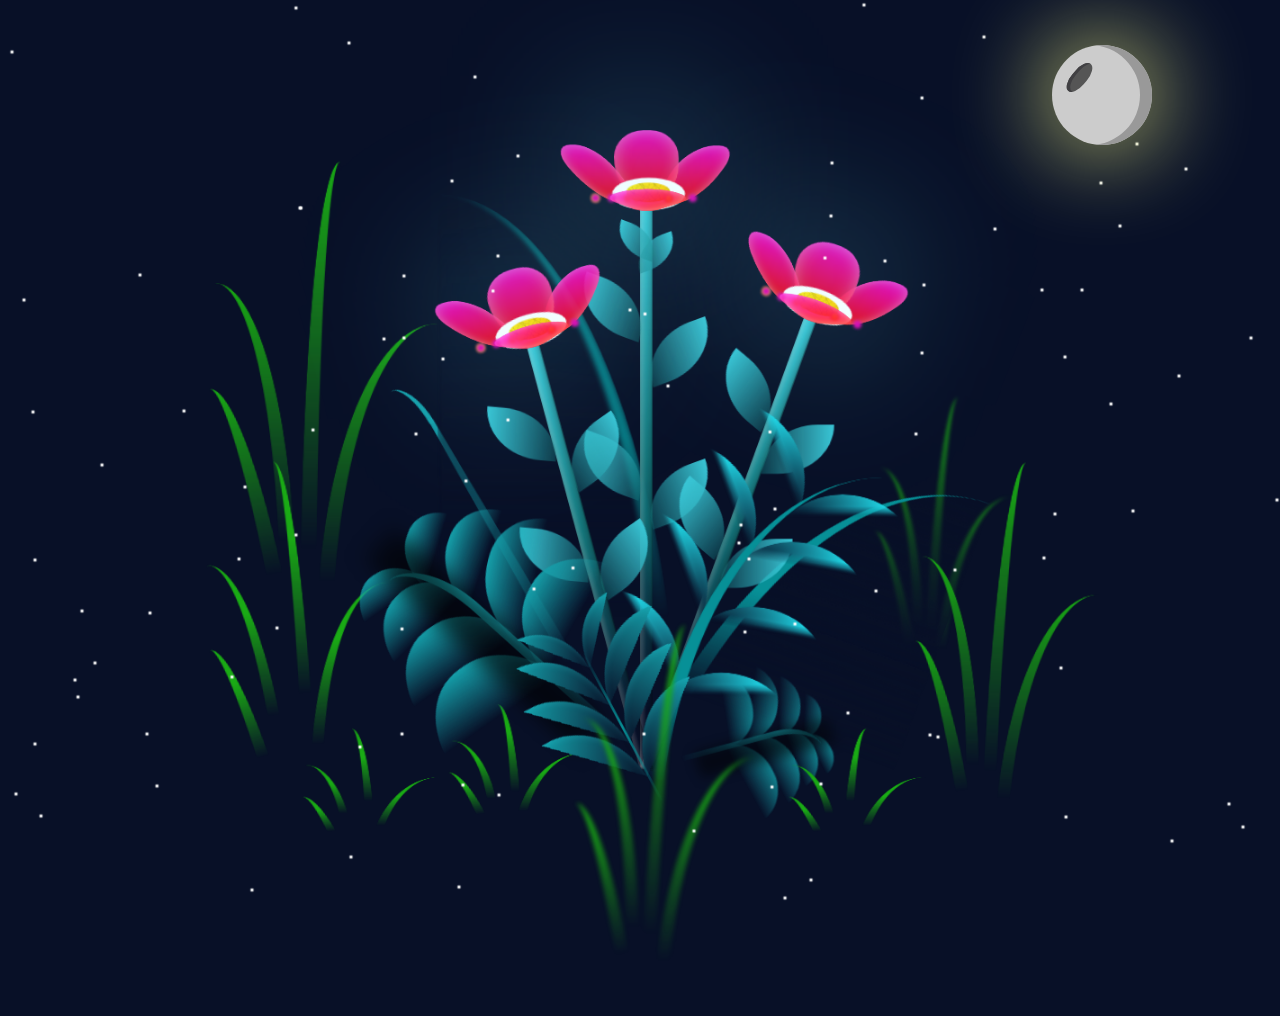
==== commit 832aa0fb: "[update] detalle sv v5" ====
--- a/flower.html
+++ b/flower.html
@@ -11,7 +11,7 @@
     
 <body class="not-loaded">
   	
-<iframe src="silence.mp3" hidden></iframe>
+<iframe src="assets/silence.mp3" hidden></iframe>
   <audio src="assets/hxh.mp3" autoplay="true" loop  ></audio>
   <section class="example2">
     <div id="moon">
